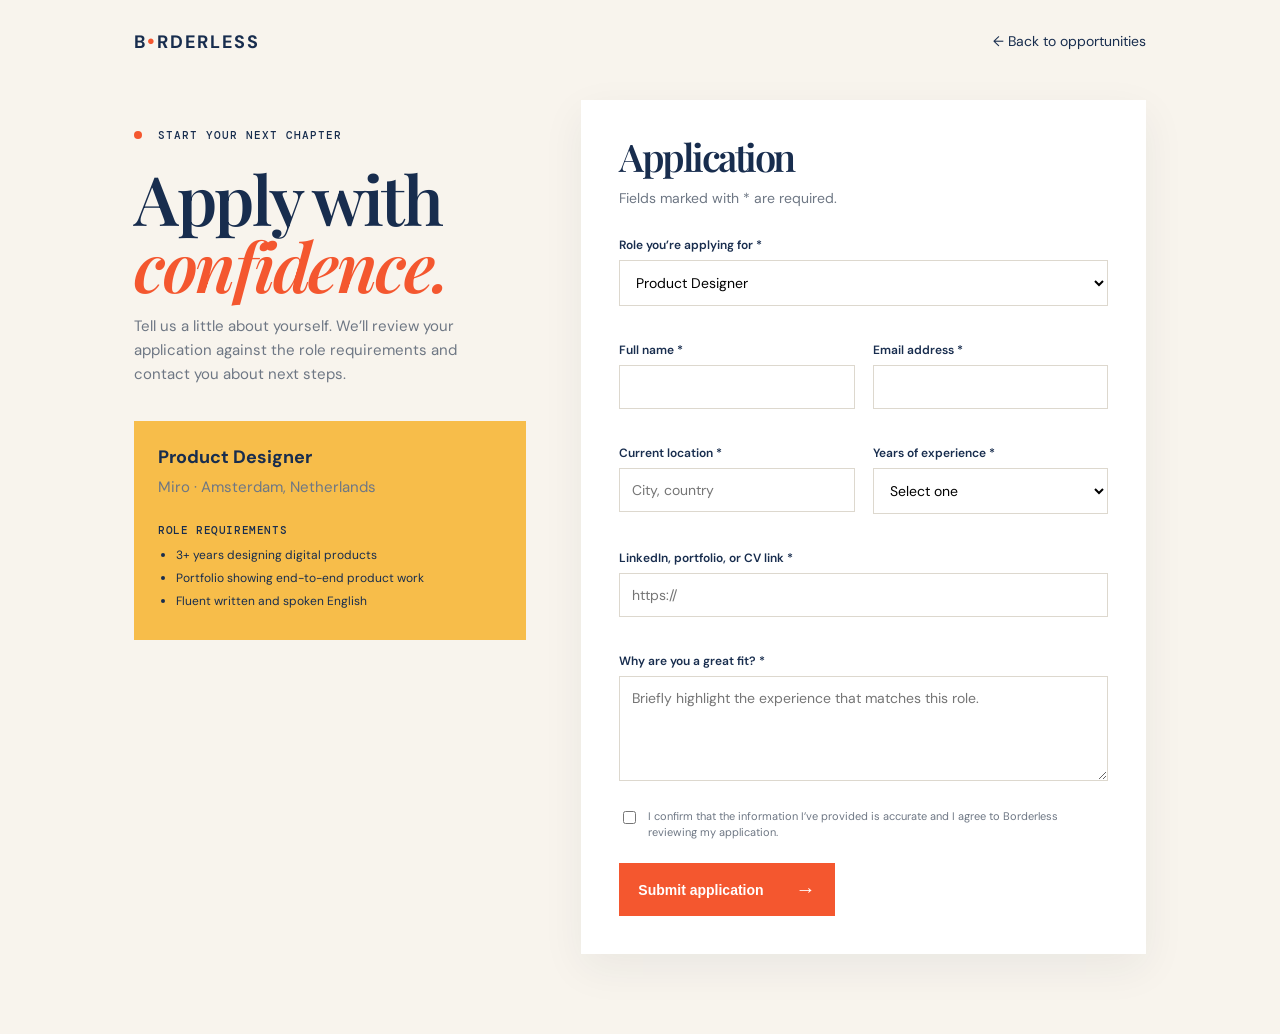
==== apply.html @ c47a320e "Add files via upload" ====
<!doctype html>
<html lang="en">
<head>
  <meta charset="UTF-8" />
  <meta name="viewport" content="width=device-width, initial-scale=1.0" />
  <meta name="description" content="Apply for a Borderless international opportunity." />
  <title>Apply — Borderless</title>
  <link rel="preconnect" href="https://fonts.googleapis.com" />
  <link rel="preconnect" href="https://fonts.gstatic.com" crossorigin />
  <link href="https://fonts.googleapis.com/css2?family=DM+Mono:wght@400;500&family=DM+Sans:opsz,wght@9..40,400;9..40,500;9..40,600;9..40,700&family=Playfair+Display:ital,wght@600;700&display=swap" rel="stylesheet" />
  <link rel="stylesheet" href="styles.css" />
  <style>
    .apply-page { min-height: 100vh; background: #f8f4ed; }
    .apply-header { max-width: 1080px; margin: auto; padding: 28px 34px; display: flex; justify-content: space-between; align-items: center; }
    .back-link { color: #182d4e; font-size: 14px; text-decoration: none; }
    .application { max-width: 1080px; margin: 18px auto 80px; display: grid; grid-template-columns: .82fr 1.18fr; gap: 55px; padding: 0 34px; }
    .application-intro { padding-top: 28px; } .application-intro p:not(.eyebrow) { color: #6e7784; font-size: 15px; line-height: 1.6; max-width: 330px; }
    .role-details { margin-top: 35px; padding: 24px; background: #f7bd4a; } .role-details h3 { margin: 0 0 6px; font-size: 18px; } .role-details p { font-size: 13px; margin: 0; }
    .role-details h4 { margin: 24px 0 10px; font: 500 11px "DM Mono", monospace; letter-spacing: .6px; } .role-details ul { padding-left: 18px; margin: 0; } .role-details li { font-size: 12px; margin: 7px 0; }
    .application-form { background: #fff; padding: 38px; box-shadow: 0 14px 40px #1a2a4510; } .application-form h2 { font-size: 38px; }
    .application-form > p { color: #6e7784; margin: 13px 0 30px; font-size: 14px; }
    .form-grid { display: grid; grid-template-columns: 1fr 1fr; gap: 18px; } .form-field { display: block; margin-bottom: 18px; } .form-field.full { grid-column: 1 / -1; }
    .form-field label { display: block; margin-bottom: 7px; font-size: 12px; font-weight: 600; } .form-field input, .form-field select, .form-field textarea { width: 100%; font: inherit; font-size: 14px; border: 1px solid #ddd8ce; padding: 12px; outline-color: #f4572f; background: #fff; } .form-field textarea { min-height: 105px; resize: vertical; }
    .consent { display: flex; gap: 9px; align-items: flex-start; color: #6e7784; font-size: 11px; line-height: 1.45; margin: 5px 0 23px; } .consent input { margin-top: 2px; accent-color: #f4572f; }
    .success { display: none; margin-top: 18px; padding: 14px; color: #1d604a; background: #e4f4ea; font-size: 13px; }
    @media(max-width:800px) { .apply-header { padding: 22px 25px; } .application { grid-template-columns: 1fr; padding: 0 25px; gap: 22px; } .application-intro { padding: 0; } .role-details { margin-top: 25px; } .application-form { padding: 25px; } .form-grid { grid-template-columns: 1fr; } }
  </style>
</head>
<body class="apply-page">
  <header class="apply-header"><a class="brand" href="index.html">B<span>•</span>RDERLESS</a><a class="back-link" href="index.html">← Back to opportunities</a></header>
  <main class="application">
    <aside class="application-intro"><p class="eyebrow"><i></i> START YOUR NEXT CHAPTER</p><h1>Apply with<br /><em>confidence.</em></h1><p>Tell us a little about yourself. We’ll review your application against the role requirements and contact you about next steps.</p><div class="role-details" id="roleDetails"></div></aside>
    <section class="application-form"><h2>Application</h2><p>Fields marked with * are required.</p><form id="applicationForm"><div class="form-grid"><div class="form-field full"><label for="role">Role you’re applying for *</label><select id="role" required></select></div><div class="form-field"><label for="name">Full name *</label><input id="name" required autocomplete="name" /></div><div class="form-field"><label for="email">Email address *</label><input id="email" type="email" required autocomplete="email" /></div><div class="form-field"><label for="location">Current location *</label><input id="location" required placeholder="City, country" /></div><div class="form-field"><label for="experience">Years of experience *</label><select id="experience" required><option value="">Select one</option><option>0–2 years</option><option>3–5 years</option><option>6–9 years</option><option>10+ years</option></select></div><div class="form-field full"><label for="portfolio">LinkedIn, portfolio, or CV link *</label><input id="portfolio" type="url" required placeholder="https://" /></div><div class="form-field full"><label for="message">Why are you a great fit? *</label><textarea id="message" required placeholder="Briefly highlight the experience that matches this role."></textarea></div></div><label class="consent"><input type="checkbox" required /> <span>I confirm that the information I’ve provided is accurate and I agree to Borderless reviewing my application.</span></label><button class="button button-orange" type="submit">Submit application <span>→</span></button><div class="success" id="successMessage">Application received — thank you. We’ll be in touch if your experience is a match.</div></form></section>
  </main>
  <script src="apply.js"></script>
</body>
</html>
---- styles.css ----
:root{--ink:#182d4e;--cream:#f8f4ed;--orange:#f4572f;--yellow:#f7bd4a;--muted:#6e7784}*{box-sizing:border-box}html{scroll-behavior:smooth}body{margin:0;background:var(--cream);color:var(--ink);font-family:"DM Sans",sans-serif}.site-header{height:80px;max-width:1280px;margin:auto;padding:0 48px;display:flex;align-items:center;justify-content:space-between}.brand{font-weight:700;letter-spacing:2px;color:var(--ink);text-decoration:none;font-size:18px}.brand span{color:var(--orange);font-size:20px}.site-header nav{display:flex;gap:34px}.site-header nav a,footer a{color:var(--ink);text-decoration:none;font-size:14px}.header-cta{font-size:14px;font-weight:600;color:var(--ink);text-decoration:none}.header-cta span{color:var(--orange);font-size:17px}.hero{min-height:555px;background:var(--yellow);display:grid;grid-template-columns:53% 47%;overflow:hidden}.hero-copy{padding:88px max(48px,calc((100vw - 1184px)/2)) 60px}.eyebrow{font-family:"DM Mono",monospace;font-size:11px;letter-spacing:1px;font-weight:500;margin:0 0 22px}.eyebrow i{display:inline-block;width:8px;height:8px;background:var(--orange);border-radius:50%;margin-right:8px}h1,h2{font-family:"Playfair Display",serif;font-weight:600;line-height:.99;letter-spacing:-2.5px;margin:0}h1{font-size:68px}h2{font-size:52px}h1 em,h2 em{font-weight:600;color:var(--orange)}.hero-text{font-size:17px;line-height:1.55;max-width:470px;margin:27px 0}.button{border:0;display:inline-flex;gap:32px;align-items:center;justify-content:space-between;padding:15px 19px;text-decoration:none;font-weight:600;font-size:14px;cursor:pointer}.button span{font-size:20px}.button-dark{background:var(--ink);color:#fff}.button-orange{background:var(--orange);color:#fff}.trust-row{display:flex;align-items:center;gap:14px;margin-top:42px}.trust-row p{font-size:12px;line-height:1.4;margin:0}.avatars{display:flex}.avatars b{font-size:9px;color:#fff;width:26px;height:26px;border-radius:50%;display:grid;place-items:center;margin-left:-5px;border:2px solid var(--yellow);background:#253e60}.avatars b:nth-child(2){background:#d56b53}.avatars b:nth-child(3){background:#857c62}.avatars b:nth-child(4){background:var(--orange)}.hero-art{position:relative;min-height:555px;background:#ffc841;isolation:isolate;overflow:hidden}.sun{position:absolute;width:590px;height:590px;top:-70px;left:55px;border:1px solid rgba(24,45,78,.18);border-radius:50%;box-shadow:0 0 0 40px rgba(255,255,255,.06),0 0 0 80px rgba(255,255,255,.05)}.continent{position:absolute;background:var(--ink);opacity:.93;filter:blur(.1px)}.continent-1{width:210px;height:100px;top:142px;left:125px;border-radius:40% 70% 65% 50%;transform:rotate(12deg)}.continent-2{width:110px;height:192px;top:248px;left:252px;border-radius:45% 30% 65% 55%;transform:rotate(-20deg)}.continent-3{width:115px;height:72px;top:174px;right:25px;border-radius:70% 30% 45% 40%;transform:rotate(-15deg)}.globe-lines{position:absolute;inset:36px 50px 36px 55px;border:1px solid rgba(24,45,78,.36);border-radius:48%;transform:rotate(-15deg)}.traveler{position:absolute;bottom:-35px;left:48%;width:255px;height:400px;z-index:2}.head{position:absolute;top:39px;left:94px;width:70px;height:86px;background:#8a5238;border-radius:42% 45% 48% 42%;z-index:3}.hair{position:absolute;top:15px;left:75px;width:102px;height:100px;background:#17233c;border-radius:52% 49% 20% 35%;z-index:4}.neck{position:absolute;top:106px;left:111px;width:38px;height:65px;background:#7e4631;z-index:2}.shirt{position:absolute;top:146px;left:52px;width:148px;height:230px;background:#e3ded1;clip-path:polygon(25% 0,75% 0,100% 100%,0 100%)}.jacket{position:absolute;top:144px;left:35px;width:190px;height:260px;background:#334d70;clip-path:polygon(27% 0,43% 8%,50% 38%,62% 8%,77% 0,100% 100%,0 100%)}.bag{position:absolute;z-index:3;top:176px;left:15px;width:54px;height:120px;background:#eea536;border-radius:28px 0 0 18px;transform:rotate(8deg)}.stamp{position:absolute;z-index:5;border:1px solid var(--ink);font-family:"DM Mono",monospace;font-size:11px;line-height:1.1;text-align:center;padding:8px;color:var(--ink);transform:rotate(-11deg)}.stamp-1{top:72px;right:42px}.stamp-2{bottom:107px;right:43px;transform:rotate(12deg)}.location-card{position:absolute;z-index:6;bottom:64px;left:35px;background:#fff;padding:13px 16px;display:flex;gap:10px;align-items:center;font-size:11px;line-height:1.4;box-shadow:0 10px 18px #8d6c1430}.pin{color:var(--orange);font-size:18px}.search-panel{position:relative;z-index:7;max-width:1184px;margin:-35px auto 0;display:grid;grid-template-columns:1.25fr 1fr .9fr auto;background:#fff;padding:18px;box-shadow:0 16px 30px #1a2a451c}.search-field{position:relative;border-right:1px solid #e5e4e0;padding:2px 18px 2px 38px}.search-field>span{position:absolute;left:13px;top:22px;color:var(--orange);font-size:20px}.search-field label{display:block;font-size:11px;color:var(--muted);margin-bottom:2px}.search-field input,.search-field select{border:0;outline:0;background:transparent;color:var(--ink);font-family:inherit;font-size:14px;width:100%;padding:0}.search-field select{appearance:none}.numbers{max-width:1184px;margin:74px auto;display:grid;grid-template-columns:repeat(3,1fr) 1.8fr;align-items:center}.numbers>div{padding-left:26px;border-left:1px solid #d9d4ca}.numbers>div:first-child{border:0;padding-left:0}.numbers strong{font-family:"Playfair Display";font-size:36px;letter-spacing:-1px}.numbers strong span{color:var(--orange)}.numbers p{margin:3px 0 0;color:var(--muted);font-size:12px}.partner-logos{display:flex;gap:17px;align-items:center;justify-content:flex-end}.partner-logos p{font-family:"DM Mono";font-size:9px}.partner-logos span{font-weight:700;font-size:13px;color:#6f7780}.jobs-section{padding:90px max(48px,calc((100vw - 1184px)/2));background:#fff}.section-heading{display:flex;justify-content:space-between;align-items:end;margin-bottom:44px}.text-link{font-size:14px;color:var(--ink);font-weight:600;text-decoration:none;border-bottom:1px solid var(--ink);padding-bottom:5px}.text-link span{color:var(--orange);margin-left:15px}.job-layout{display:grid;grid-template-columns:240px 1fr;gap:52px}.filter-panel h3{font-size:14px;margin:0 0 15px}.filter{width:100%;display:flex;justify-content:space-between;background:transparent;border:0;color:var(--ink);padding:11px 0;text-align:left;font-family:inherit;font-size:13px;cursor:pointer}.filter span{font-size:11px;color:var(--muted)}.filter.active{font-weight:700;color:var(--orange)}.visa-note{position:relative;margin-top:30px;padding:16px 42px 15px 14px;background:#fff4df;font-size:11px;line-height:1.45}.visa-note>span{color:var(--orange);font-size:16px;position:absolute;left:14px;top:14px}.visa-note p{margin:0 0 0 24px}.switch{position:absolute;top:17px;right:11px}.switch input{display:none}.switch span{display:block;width:25px;height:15px;border-radius:10px;background:#d7d4cf;cursor:pointer}.switch span:after{content:"";display:block;width:11px;height:11px;margin:2px;border-radius:50%;background:#fff;transition:.2s}.switch input:checked+span{background:var(--orange)}.switch input:checked+span:after{transform:translateX(10px)}.job-list{display:grid;gap:13px}.job-card{border:1px solid #e7e5df;padding:22px 24px;display:grid;grid-template-columns:47px 1fr auto;gap:18px;align-items:center;transition:.2s}.job-card:hover{border-color:var(--orange);transform:translateY(-2px)}.job-logo{width:45px;height:45px;border-radius:7px;display:grid;place-items:center;color:#fff;font-weight:700;font-size:16px}.job-card h3{font-size:15px;margin:0 0 5px}.job-card p{margin:0;color:var(--muted);font-size:12px}.tags{display:flex;gap:6px;margin-top:11px}.tag{font-size:10px;background:#f3f2ef;padding:4px 7px}.job-meta{text-align:right}.job-meta b{font-size:12px;display:block;margin-bottom:13px}.job-meta button{border:0;background:transparent;color:var(--orange);font-size:22px;cursor:pointer}.empty{padding:50px;text-align:center;color:var(--muted);border:1px dashed #ddd}.countries{display:grid;grid-template-columns:.85fr 1.15fr;gap:100px;padding:105px max(48px,calc((100vw - 1184px)/2));background:var(--yellow)}.countries>div>p:not(.eyebrow){font-size:15px;line-height:1.55;max-width:350px;margin:25px 0}.country-grid{display:grid;grid-template-columns:1fr 1fr;gap:12px;align-content:center}.country-grid article{height:142px;background:#fff4d3;padding:19px;display:flex;flex-direction:column}.country-grid article:nth-child(2),.country-grid article:nth-child(3){background:#ffe2a2}.flag{font-size:25px;margin-bottom:auto}.country-grid b{font-size:15px}.country-grid small{font-size:11px;color:var(--muted);margin-top:3px}.how-it-works{background:var(--ink);color:#fff;padding:100px max(48px,calc((100vw - 1184px)/2))}.how-it-works .eyebrow i{background:var(--yellow)}.how-it-works h2 em{color:var(--yellow)}.steps{display:grid;grid-template-columns:repeat(3,1fr);gap:70px;margin-top:60px}.steps article{border-top:1px solid #738096;padding-top:20px}.steps span{font-family:"DM Mono";font-size:11px;color:var(--yellow)}.steps h3{font-size:19px;margin:28px 0 12px}.steps p{font-size:14px;line-height:1.55;color:#c7cfda;max-width:290px}.newsletter{padding:90px max(48px,calc((100vw - 1184px)/2));display:grid;grid-template-columns:1fr 1fr;gap:100px}.newsletter>div>p:not(.eyebrow){font-size:15px;line-height:1.55;max-width:445px;margin:3px 0 23px}.newsletter form{display:flex;gap:10px}.newsletter input{flex:1;background:#fff;border:1px solid #ddd8ce;padding:14px;font-family:inherit;outline-color:var(--orange)}.newsletter small{display:block;color:var(--muted);font-size:11px;margin-top:11px}footer{max-width:1184px;margin:auto;border-top:1px solid #d9d4ca;padding:29px 0;display:flex;align-items:center;justify-content:space-between}footer p{font-size:11px;color:var(--muted)}footer div{display:flex;gap:20px}footer a{font-size:12px}@media(max-width:800px){.site-header{padding:0 20px}.site-header nav{display:none}.hero{grid-template-columns:1fr}.hero-copy{padding:65px 25px 50px}h1{font-size:51px}h2{font-size:42px}.hero-art{min-height:400px}.search-panel{margin:0;display:block;padding:12px}.search-field{border-right:0;border-bottom:1px solid #eee;padding:10px 18px 10px 38px}.search-field>span{top:28px}.search-panel .button{width:100%;margin-top:12px}.numbers{margin:48px 25px;grid-template-columns:1fr 1fr;gap:30px}.numbers>div:nth-child(3){border-left:0;padding-left:0}.partner-logos{display:none}.jobs-section,.countries,.how-it-works,.newsletter{padding:65px 25px}.job-layout,.countries,.newsletter{grid-template-columns:1fr;gap:35px}.filter-panel{display:none}.job-card{grid-template-columns:43px 1fr}.job-meta{display:none}.section-heading{margin-bottom:30px}.section-heading .text-link{display:none}.steps{grid-template-columns:1fr;gap:24px;margin-top:42px}.newsletter form{display:block}.newsletter .button{margin-top:10px;width:100%}footer{margin:0 25px;display:block}footer p{margin:17px 0}footer div{gap:15px}.country-grid{gap:8px}.countries{gap:40px}}
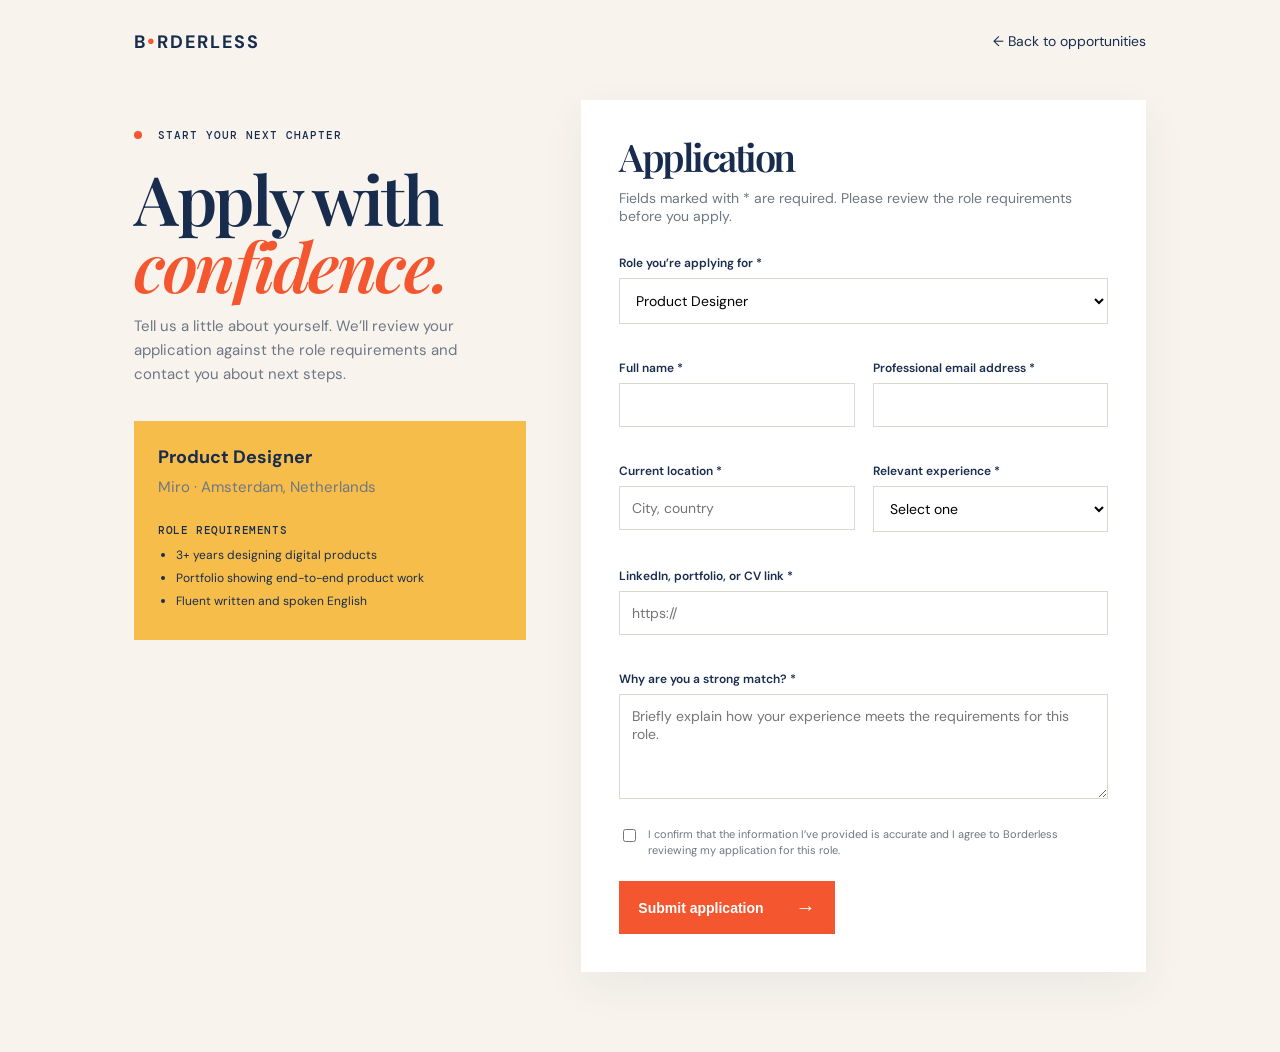
==== commit 4fe63c00: "Add files via upload" ====
--- a/apply.html
+++ b/apply.html
@@ -30,7 +30,7 @@
   <header class="apply-header"><a class="brand" href="index.html">B<span>•</span>RDERLESS</a><a class="back-link" href="index.html">← Back to opportunities</a></header>
   <main class="application">
     <aside class="application-intro"><p class="eyebrow"><i></i> START YOUR NEXT CHAPTER</p><h1>Apply with<br /><em>confidence.</em></h1><p>Tell us a little about yourself. We’ll review your application against the role requirements and contact you about next steps.</p><div class="role-details" id="roleDetails"></div></aside>
-    <section class="application-form"><h2>Application</h2><p>Fields marked with * are required.</p><form id="applicationForm"><div class="form-grid"><div class="form-field full"><label for="role">Role you’re applying for *</label><select id="role" required></select></div><div class="form-field"><label for="name">Full name *</label><input id="name" required autocomplete="name" /></div><div class="form-field"><label for="email">Email address *</label><input id="email" type="email" required autocomplete="email" /></div><div class="form-field"><label for="location">Current location *</label><input id="location" required placeholder="City, country" /></div><div class="form-field"><label for="experience">Years of experience *</label><select id="experience" required><option value="">Select one</option><option>0–2 years</option><option>3–5 years</option><option>6–9 years</option><option>10+ years</option></select></div><div class="form-field full"><label for="portfolio">LinkedIn, portfolio, or CV link *</label><input id="portfolio" type="url" required placeholder="https://" /></div><div class="form-field full"><label for="message">Why are you a great fit? *</label><textarea id="message" required placeholder="Briefly highlight the experience that matches this role."></textarea></div></div><label class="consent"><input type="checkbox" required /> <span>I confirm that the information I’ve provided is accurate and I agree to Borderless reviewing my application.</span></label><button class="button button-orange" type="submit">Submit application <span>→</span></button><div class="success" id="successMessage">Application received — thank you. We’ll be in touch if your experience is a match.</div></form></section>
+    <section class="application-form"><h2>Application</h2><p>Fields marked with * are required. Please review the role requirements before you apply.</p><form id="applicationForm"><div class="form-grid"><div class="form-field full"><label for="role">Role you’re applying for *</label><select id="role" required></select></div><div class="form-field"><label for="name">Full name *</label><input id="name" required autocomplete="name" /></div><div class="form-field"><label for="email">Professional email address *</label><input id="email" type="email" required autocomplete="email" /></div><div class="form-field"><label for="location">Current location *</label><input id="location" required placeholder="City, country" /></div><div class="form-field"><label for="experience">Relevant experience *</label><select id="experience" required><option value="">Select one</option><option>0–2 years</option><option>3–5 years</option><option>6–9 years</option><option>10+ years</option></select></div><div class="form-field full"><label for="portfolio">LinkedIn, portfolio, or CV link *</label><input id="portfolio" type="url" required placeholder="https://" /></div><div class="form-field full"><label for="message">Why are you a strong match? *</label><textarea id="message" required placeholder="Briefly explain how your experience meets the requirements for this role."></textarea></div></div><label class="consent"><input type="checkbox" required /> <span>I confirm that the information I’ve provided is accurate and I agree to Borderless reviewing my application for this role.</span></label><button class="button button-orange" type="submit">Submit application <span>→</span></button><div class="success" id="successMessage">Application received — thank you. We’ll be in touch if your experience is a match.</div></form></section>
   </main>
   <script src="apply.js"></script>
 </body>
